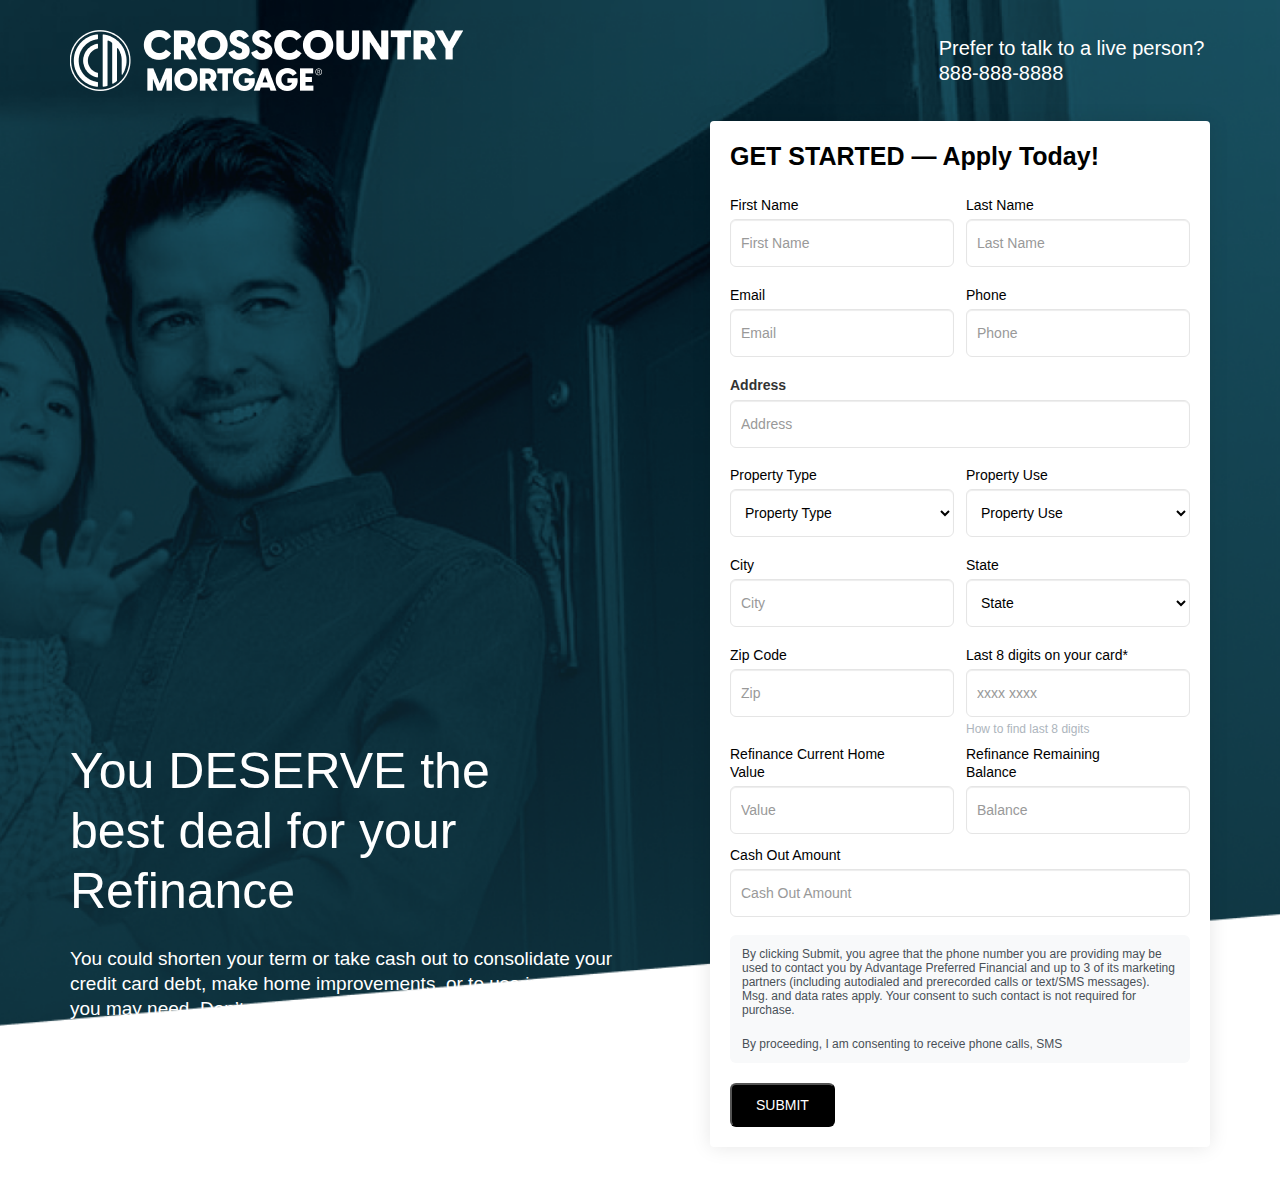
==== indexOne.html @ 0096fd77 "validation form" ====
<!DOCTYPE html>
<html lang="en">
  <head>
    <meta charset="UTF-8" />
    <meta http-equiv="X-UA-Compatible" content="IE=edge" />
    <meta name="viewport" content="width=device-width, initial-scale=1.0" />
    <title>CROSSCOUNTRY MORTGAGE</title>
    <!-- Styles -->
    <link rel="stylesheet" href="./cross_assets/bootstrap.css" />
    <link rel="stylesheet" href="./indexOne.css" />

    <!-- Scripts -->
    <script src="./cross_assets/jquery.js"></script>
    <script src="./cross_assets/bootstrap.js"></script>
    <script src="./form-validation.js"></script>
  </head>

  <body>
    <section class="hero-wrap">
      <div class="container">
        <header>
          <div class="header-section">
            <img src="./cross_assets/img/logo.png" alt="logo" />
            <div class="prefer">
              <p>Prefer to talk to a live person? </p>
              <p>888-888-8888</p>
            </div>
          </div>
        </header>
        <div class="hero">
          <div class="row">
            <div class="col-md-6">
              <div class="hero-left">
                <h1>
                  You DESERVE the <br />
                  best deal for your <br />
                  Refinance
                </h1>
                <p>
                  You could shorten your term or take cash out to consolidate
                  your credit card debt, make home improvements, or to use in
                  any way you may need. Don’t wait any longer apply or call now
                  !
                </p>
              </div>
            </div>
            <div class="col-md-6">
              <div class="card-wrapper">
                <div class="card text-center">
                  <div class="card-body">
                    <h3 class="card-title">GET STARTED — Apply Today!</h3>
                    <form>
                      <div class="form-group">
                        <div class="form-row">
                          <div class="single-field-wrap">
                            <label for="firstName">First Name</label>

                            <input
                              type="text"
                              class="form-control"
                              id="firstName"
                              name="firstName"
                              placeholder="First Name"
                            />
                            <span
                              id="firstNameError"
                              class="text-danger"
                            ></span>
                          </div>
                          <div class="single-field-wrap">
                            <label for="lastName">Last Name</label>
                            <input
                              type="text"
                              class="form-control"
                              id="lastName"
                              name="lastName"
                              placeholder="Last Name"
                            />
                            <span id="lastNameError" class="text-danger"></span>
                          </div>
                        </div>
                        <!-- 2nd Row -->
                        <div class="form-row">
                          <div class="single-field-wrap">
                            <label for="email">Email</label>

                            <input
                              type="email"
                              class="form-control"
                              id="email"
                              name="email"
                              placeholder="Email"
                            />
                            <span id="emailError" class="text-danger"></span>
                          </div>
                          <div class="single-field-wrap">
                            <label for="phone">Phone</label>
                            <input
                              type="number"
                              class="form-control"
                              id="phone"
                              name="phone"
                              placeholder="Phone"
                            />
                            <span id="phoneError" class="text-danger"></span>
                          </div>
                        </div>
                        <!-- 3rd Row -->
                        <div class="single-field-wrap">
                          <label for="address">Address</label>

                          <input
                            type="address"
                            class="form-control"
                            id="address"
                            name="address"
                            placeholder="Address"
                          />
                          <span id="addressError" class="text-danger"></span>
                        </div>
                        <!-- 4th Row -->
                        <div class="form-row space">
                          <div class="single-field-wrap">
                            <label for="propertyType">Property Type</label>
                            <select
                              class="form-control"
                              id="propertyType"
                              name="propertyType"
                            >
                              <option value="" class="val-disabled">
                                Property Type
                              </option>
                              <option value="Single Family">
                                Single Family
                              </option>
                              <option value="Condo">Condo</option>
                              <option value="Townhouse">Townhouse</option>
                              <option value="Multi Family">Multi Family</option>
                              <option value="Mobile Home">Mobile Home</option>
                            </select>
                            <span
                              id="propertyTypeError"
                              class="text-danger"
                            ></span>
                          </div>

                          <div class="single-field-wrap">
                            <label for="propertyUse">Property Use</label>
                            <select
                              class="form-control"
                              id="propertyUse"
                              name="propertyUse"
                            >
                              <option value="" class="val-disabled">
                                Property Use
                              </option>
                              <option value="Primary Residence">
                                Primary Residence
                              </option>
                              <option value="Secondary Residence">
                                Secondary Residence
                              </option>
                              <option value="Investment Property">
                                Investment Property
                              </option>
                            </select>
                            <span
                              id="propertyUseError"
                              class="text-danger"
                            ></span>
                          </div>
                        </div>

                        <!-- 5th Row -->
                        <div class="form-row">
                          <div class="single-field-wrap">
                            <label for="city">City</label>
                            <input
                              type="text"
                              class="form-control"
                              id="city"
                              name="city"
                              placeholder="City"
                            />
                            <span id="cityError" class="text-danger"></span>
                          </div>

                          <div class="single-field-wrap">
                            <label for="state">State</label>
                            <select
                              class="form-control"
                              id="state"
                              name="state"
                            >
                              <option value="" class="val-disabled">
                                State
                              </option>
                              <option value="AL">Alabama</option>
                              <option value="AK">Alaska</option>
                              <option value="AZ">Arizona</option>
                              <option value="AR">Arkansas</option>
                              <option value="CA">California</option>
                              <option value="CO">Colorado</option>
                              <option value="CT">Connecticut</option>
                              <option value="DE">Delaware</option>
                              <option value="DC">District Of Columbia</option>
                              <option value="FL">Florida</option>
                              <option value="GA">Georgia</option>
                              <option value="HI">Hawaii</option>
                              <option value="ID">Idaho</option>
                              <option value="IL">Illinois</option>
                              <option value="IN">Indiana</option>
                              <option value="IA">Iowa</option>
                            </select>
                            <span id="stateError" class="text-danger"></span>
                          </div>
                        </div>

                        <!-- 6th Row -->
                        <div class="form-row">
                          <div class="single-field-wrap-pa">
                            <label for="zip">Zip Code</label>
                            <input
                              type="number"
                              class="form-control"
                              id="zip"
                              name="zip"
                              placeholder="Zip"
                            />
                            <span id="zipError" class="text-danger"></span>
                          </div>
                          <div class="single-field-wrap-pa">
                            <label for="cardNumber"
                              >Last 8 digits on your card*</label
                            >
                            <input
                              type="number"
                              class="form-control"
                              id="cardNumber"
                              name="cardNumber"
                              placeholder="xxxx xxxx"
                            />
                            <div style="position: relative">
                              <p>How to find last 8 digits</p>
                              <span
                                id="cardNumberError"
                                class="text-danger"
                              ></span>
                            </div>
                          </div>
                        </div>

                        <!-- 7th Row -->
                        <div class="form-row">
                          <div class="single-field-wrap">
                            <!-- current home value -->
                            <label for="currentHomeValue"
                              >Refinance Current Home <br />
                              Value</label
                            >
                            <input
                              type="number"
                              class="form-control"
                              id="currentHomeValue"
                              name="currentHomeValue"
                              placeholder="Value"
                            />
                            <span
                              id="currentHomeValueError"
                              class="text-danger"
                            ></span>
                          </div>
                          <div class="single-field-wrap">
                            <!-- remaining balance -->
                            <label for="remainingBalance"
                              >Refinance Remaining <br />
                              Balance</label
                            >
                            <input
                              type="number"
                              class="form-control"
                              id="remainingBalance"
                              name="remainingBalance"
                              placeholder="Balance"
                            />
                            <span
                              id="remainingBalanceError"
                              class="text-danger"
                            ></span>
                          </div>
                        </div>

                        <!-- 8th Row -->
                        <div class="form-row">
                          <div class="single-field-wrap space">
                            <label for="cashOutAmount">Cash Out Amount</label>
                            <input
                              type="number"
                              class="form-control"
                              id="cashOutAmount"
                              name="cashOutAmount"
                              placeholder="Cash Out Amount"
                            />
                            <span
                              id="cashOutAmountError"
                              class="text-danger"
                            ></span>
                          </div>
                        </div>

                        <div class="form-notes">
                          <p>
                            By clicking Submit, you agree that the phone number
                            you are providing may be used to contact you by
                            Advantage Preferred Financial and up to 3 of its
                            marketing partners (including autodialed and
                            prerecorded calls or text/SMS messages). Msg. and
                            data rates apply. Your consent to such contact is
                            not required for purchase.
                          </p>
                          <br />

                          <p>
                            By proceeding, I am consenting to receive phone
                            calls, SMS
                          </p>
                        </div>

                        <!-- submit -->
                        <div>
                          <button type="submit" class="submit-btn">
                            SUBMIT
                          </button>
                        </div>
                      </div>
                    </form>
                  </div>
                </div>
              </div>
            </div>
          </div>
        </div>
      </div>
    </section>
  </body>
</html>
---- indexOne.css ----
@font-face {
  font-family: "Inter";
  src: url("./dv_assets/Inter-Regular.eot");
  src: url("./dv_assets/Inter-Regular.eot?#iefix") format("embedded-opentype"),
    url("./dv_assets/Inter-Regular.woff2") format("woff2"),
    url("./dv_assets/Inter-Regular.woff") format("woff"),
    url("./dv_assets/Inter-Regular.ttf") format("truetype");
  font-weight: normal;
  font-style: normal;
  font-display: swap;
}

@font-face {
  font-family: "Inter";
  src: url("./cross_assets/Inter-SemiBold.eot");
  src: url("./cross_assets/Inter-SemiBold.eot?#iefix")
      format("embedded-opentype"),
    url("./cross_assets/Inter-SemiBold.woff2") format("woff2"),
    url("./cross_assets/Inter-SemiBold.woff") format("woff"),
    url("./cross_assets/Inter-SemiBold.ttf") format("truetype");
  font-weight: 600;
  font-style: normal;
  font-display: swap;
}

@font-face {
  font-family: "Inter";
  src: url("./cross_assets/Inter-Bold.eot");
  src: url("./cross_assets/Inter-Bold.eot?#iefix") format("embedded-opentype"),
    url("./cross_assets/Inter-Bold.woff2") format("woff2"),
    url("./cross_assets/Inter-Bold.woff") format("woff"),
    url("./cross_assets/Inter-Bold.ttf") format("truetype");
  font-weight: bold;
  font-style: normal;
  font-display: swap;
}

body {
  box-sizing: border-box;
  margin: 0;
  padding: 0;

  scroll-behavior: smooth;
}

h1,
h2,
h3,
p {
  margin: 0;
}

.hero-wrap {
  background-image: url("./cross_assets/img/hero-bg.png");
  background-size: cover;
  background-position: center;
  background-repeat: no-repeat;
}

.header-section {
  padding: 30px 0;
  display: flex;
  justify-content: space-between;
  align-items: center;
}

.prefer {
  color: #fff;
}

.prefer p {
  font-size: 20px;
  font-weight: 400;
  line-height: 25px;
}

.hero h1 {
  font-size: 50px;
  font-weight: 500;
  line-height: 60px;
  color: #fff;
}

.hero p {
  font-size: 19px;
  font-weight: 400;
  line-height: 25px;
  color: #fff;
  margin-top: 25px;
}

.card-wrapper {
  display: flex;
  justify-content: flex-end;
  align-items: center;
}

.card {
  background-color: #fff;
  border-radius: 4px;
  padding: 20px;
  box-shadow: 0 0 20px rgba(0, 0, 0, 0.1);
  transition: 0.3s;
  margin-bottom: 30px;
  max-width: 500px;
  text-align: left;
}

.card-title {
  font-size: 25px;
  font-weight: 600;
  color: #000;
  line-height: 30px;
  margin-bottom: 20px;
}

.form-group {
  margin: 24px 0 0 0;
}

.form-row {
  display: flex;
  justify-content: space-between;
  align-items: center;
  margin: 0 0 10px 0;
  gap: 12px;
}

.single-field-wrap-pa {
  height: 90px;
  width: 100%;
}

.single-field-wrap-pa p {
  color: #adb5bd;
  font-size: 12px;
  font-weight: 400;
  margin: 0;
}

.form-row label {
  font-size: 14px;
  font-weight: 400;
  color: #000;
  line-height: 18px;
}

.form-control {
  width: 100%;
  padding: 10px;
  border: 1px solid #e5e5e5;
  border-radius: 6px;
  font-size: 14px;
  color: #000;
  line-height: 18px;
  height: 48px;
}

.text-danger {
  font-size: 12px;
  margin: 5px 0;
  font-weight: 500;
  color: #ff0000;
}

.single-field-wrap {
  height: 80px;
  width: 100%;
}

.val-disabled {
  color: #adb5bd !important;
}

.space {
  margin-top: 10px;
}

.form-notes {
  background-color: #f8f9fa;
  border-radius: 6px;
  padding: 12px;
}

.form-notes p {
  font-size: 12px;
  font-weight: 400;
  color: #495057;
  line-height: 14px;
  margin: 0;
}

.submit-btn {
  background-color: #000;
  color: #fff;
  border-radius: 6px;
  padding: 10px 24px;
  text-align: center;
  margin-top: 20px;
}

.hero-left {
  height: 100vh;
  display: flex;
  justify-content: end;
  flex-direction: column;
}
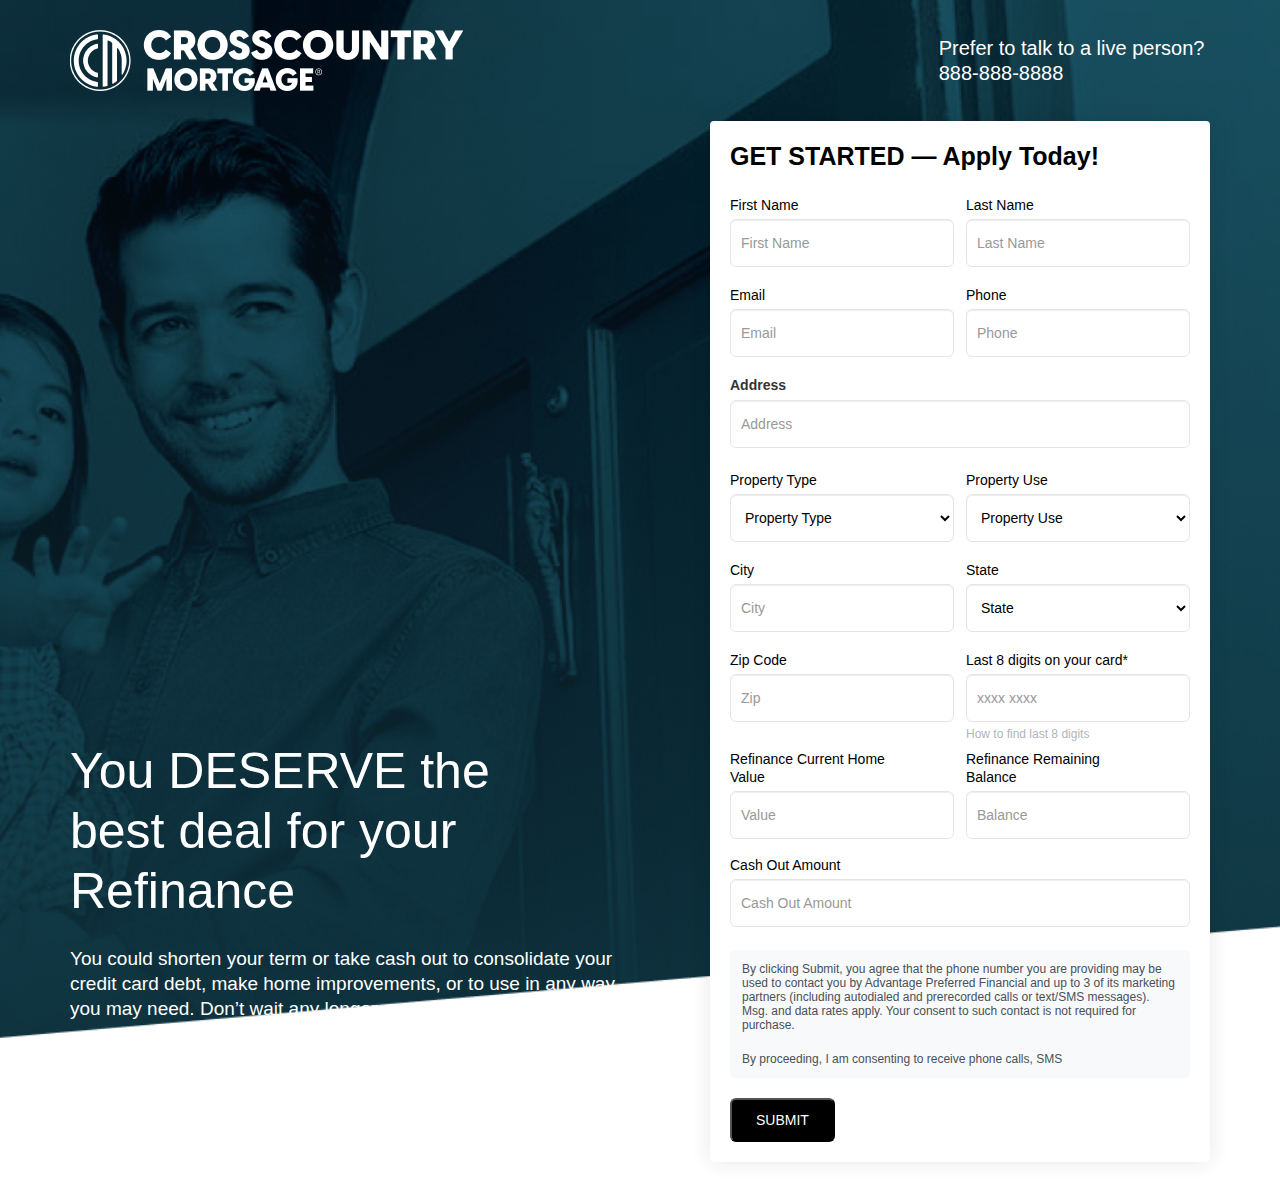
==== commit 297c22de: "position absolute" ====
--- a/indexOne.html
+++ b/indexOne.html
@@ -241,11 +241,11 @@
                               placeholder="xxxx xxxx"
                             />
                             <div style="position: relative">
-                              <p>How to find last 8 digits</p>
                               <span
                                 id="cardNumberError"
-                                class="text-danger"
+                                class="text-danger card-error"
                               ></span>
+                              <p>How to find last 8 digits</p>
                             </div>
                           </div>
                         </div>
--- a/indexOne.css
+++ b/indexOne.css
@@ -173,13 +173,14 @@
 }
 
 .space {
-  margin-top: 10px;
+  margin-top: 15px;
 }
 
 .form-notes {
   background-color: #f8f9fa;
   border-radius: 6px;
   padding: 12px;
+  margin-top: 15px;
 }
 
 .form-notes p {
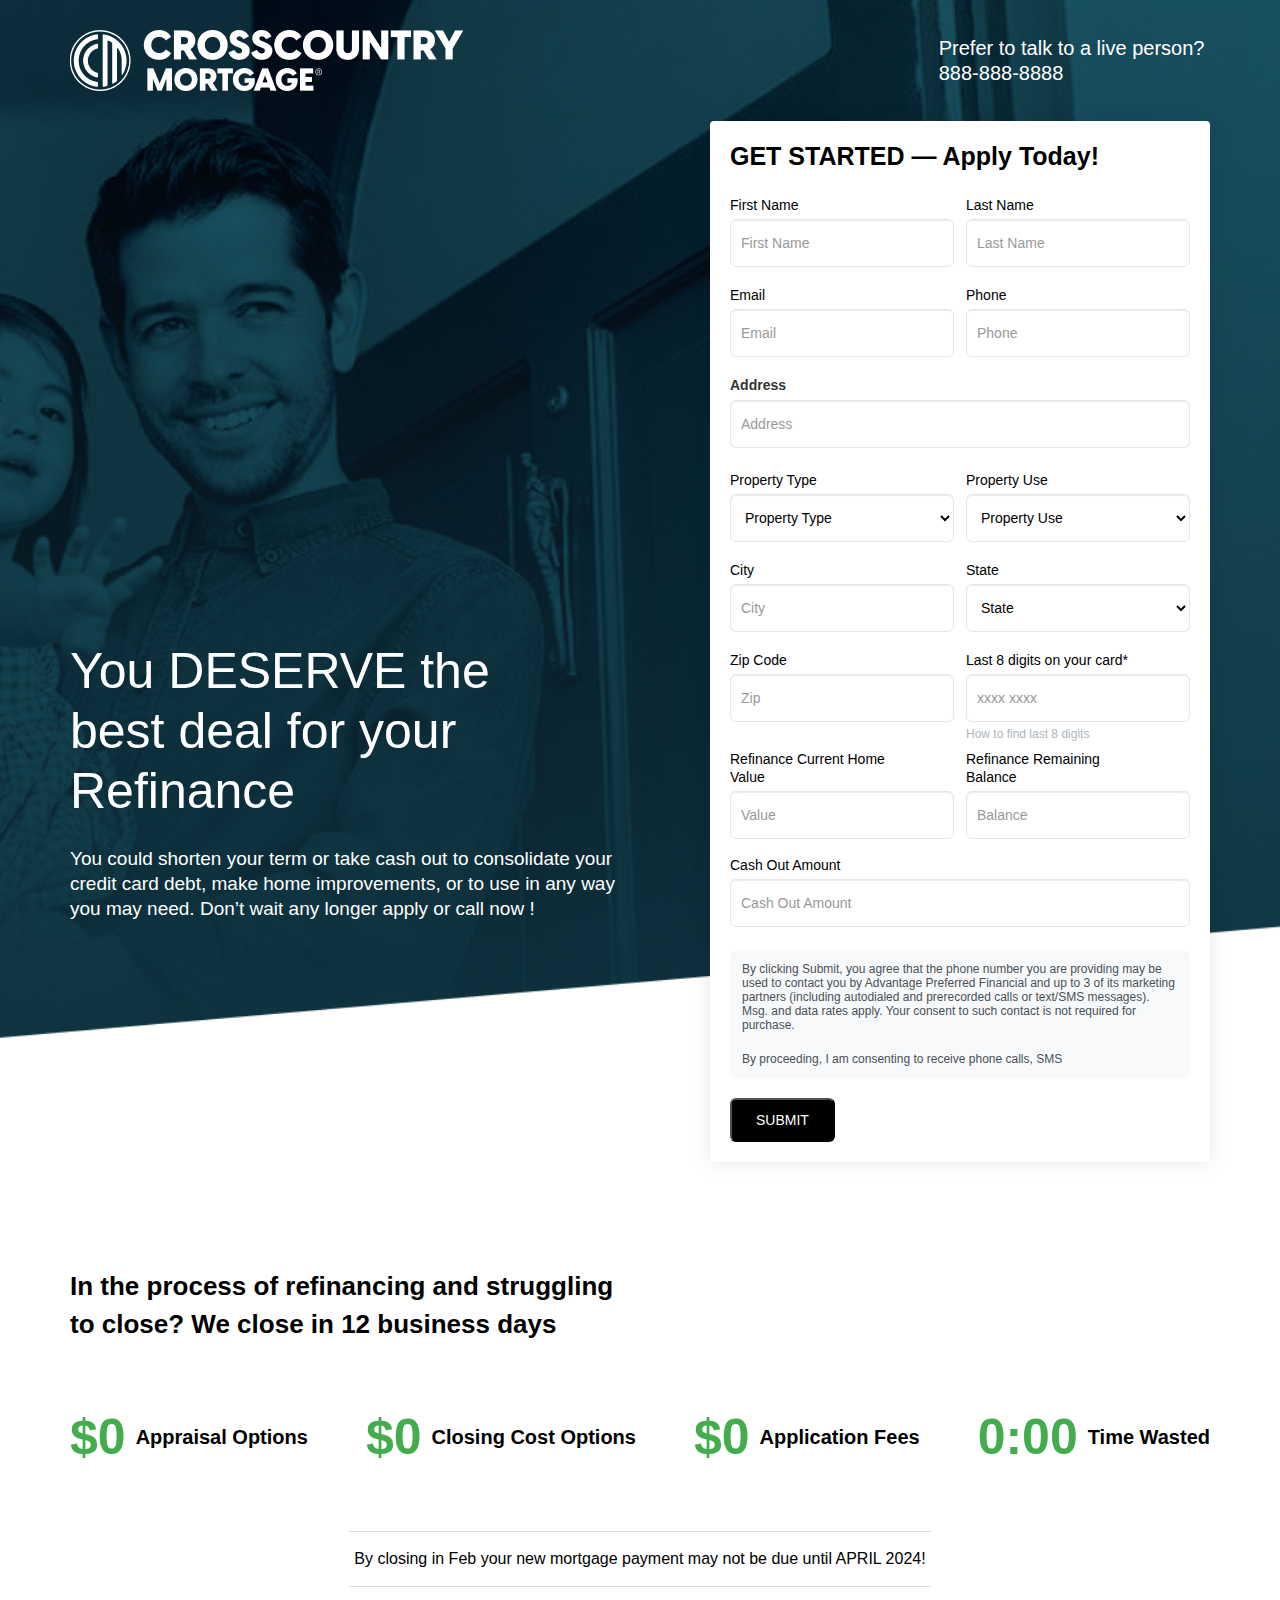
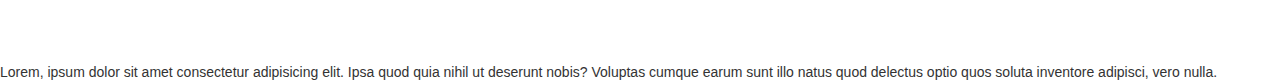
==== commit 45a31cf2: "struggling section" ====
--- a/indexOne.html
+++ b/indexOne.html
@@ -342,5 +342,54 @@
         </div>
       </div>
     </section>
+
+    <!-- 2nd Section -->
+    <section class="refinancing">
+      <div class="container">
+        <div class="row">
+          <div class="col-md-6">
+            <h2>
+              In the process of refinancing and struggling to close? We close in
+              12 business days
+            </h>
+          </div>
+          <div class="col-md-6"></div>
+        </div>
+        <div class="row">
+            <div class="col-md-12">
+                <div class="content-wrap">
+                    <div class="content">
+                        <h3>$0</h3>
+                        <h4>Appraisal Options</h4>
+                    </div>
+
+                    <div class="content">
+                        <h3>$0</h3>
+                        <h4>Closing Cost Options</h4>
+                    </div>
+
+                    <div class="content">
+                        <h3>$0</h3>
+                        <h4>Application Fees</h4>
+                    </div>
+
+                    <div class="content">
+                        <h3>0:00</h3>
+                        <h4>Time Wasted</h4>
+                    </div>
+                </div>
+            </div>
+
+            <div class="col-md-12">
+                <div class="details">
+                    <p>By closing in Feb your new mortgage payment may not be due until APRIL 2024!</p>
+                </div>
+            </div>
+        </div>
+      </div>
+    </section>
+
+    <!-- 3rd Section -->
+    <div>Lorem, ipsum dolor sit amet consectetur adipisicing elit. Ipsa quod quia nihil ut deserunt nobis? Voluptas cumque earum sunt illo natus quod delectus optio quos soluta inventore adipisci, vero nulla.</div>
   </body>
 </html>
--- a/indexOne.css
+++ b/indexOne.css
@@ -46,6 +46,7 @@
 h1,
 h2,
 h3,
+h4,
 p {
   margin: 0;
 }
@@ -86,7 +87,7 @@
   font-weight: 400;
   line-height: 25px;
   color: #fff;
-  margin-top: 25px;
+  margin: 25px 0 100px 0;
 }
 
 .card-wrapper {
@@ -206,3 +207,65 @@
   justify-content: end;
   flex-direction: column;
 }
+
+.card-error {
+  position: absolute;
+  left: 128px;
+  top: -2px;
+}
+
+/* 2nd Section */
+.refinancing {
+  margin: 75px 0;
+}
+
+.refinancing h2 {
+  font-size: 26px;
+  font-weight: 600;
+  color: #000;
+  line-height: 38px;
+}
+
+.content-wrap {
+  margin: 75px 0;
+  display: flex;
+  justify-content: space-between;
+  align-items: center;
+}
+
+.content {
+  display: flex;
+  align-items: center;
+  gap: 10px;
+}
+
+.content h3 {
+  font-size: 50px;
+  font-weight: 600;
+  color: #43ad4d;
+  line-height: 38px;
+}
+
+.content h4 {
+  font-size: 20px;
+  font-weight: 600;
+  color: #000;
+  line-height: 30px;
+}
+
+.details {
+  display: flex;
+  justify-content: center;
+  align-items: center;
+}
+
+.details p {
+  font-size: 16px;
+  font-weight: 400;
+  color: #000;
+  line-height: 24px;
+  margin: 0;
+  border-top: 1px solid #dadada;
+  border-bottom: 1px solid #dadada;
+  padding: 15px 5px;
+}
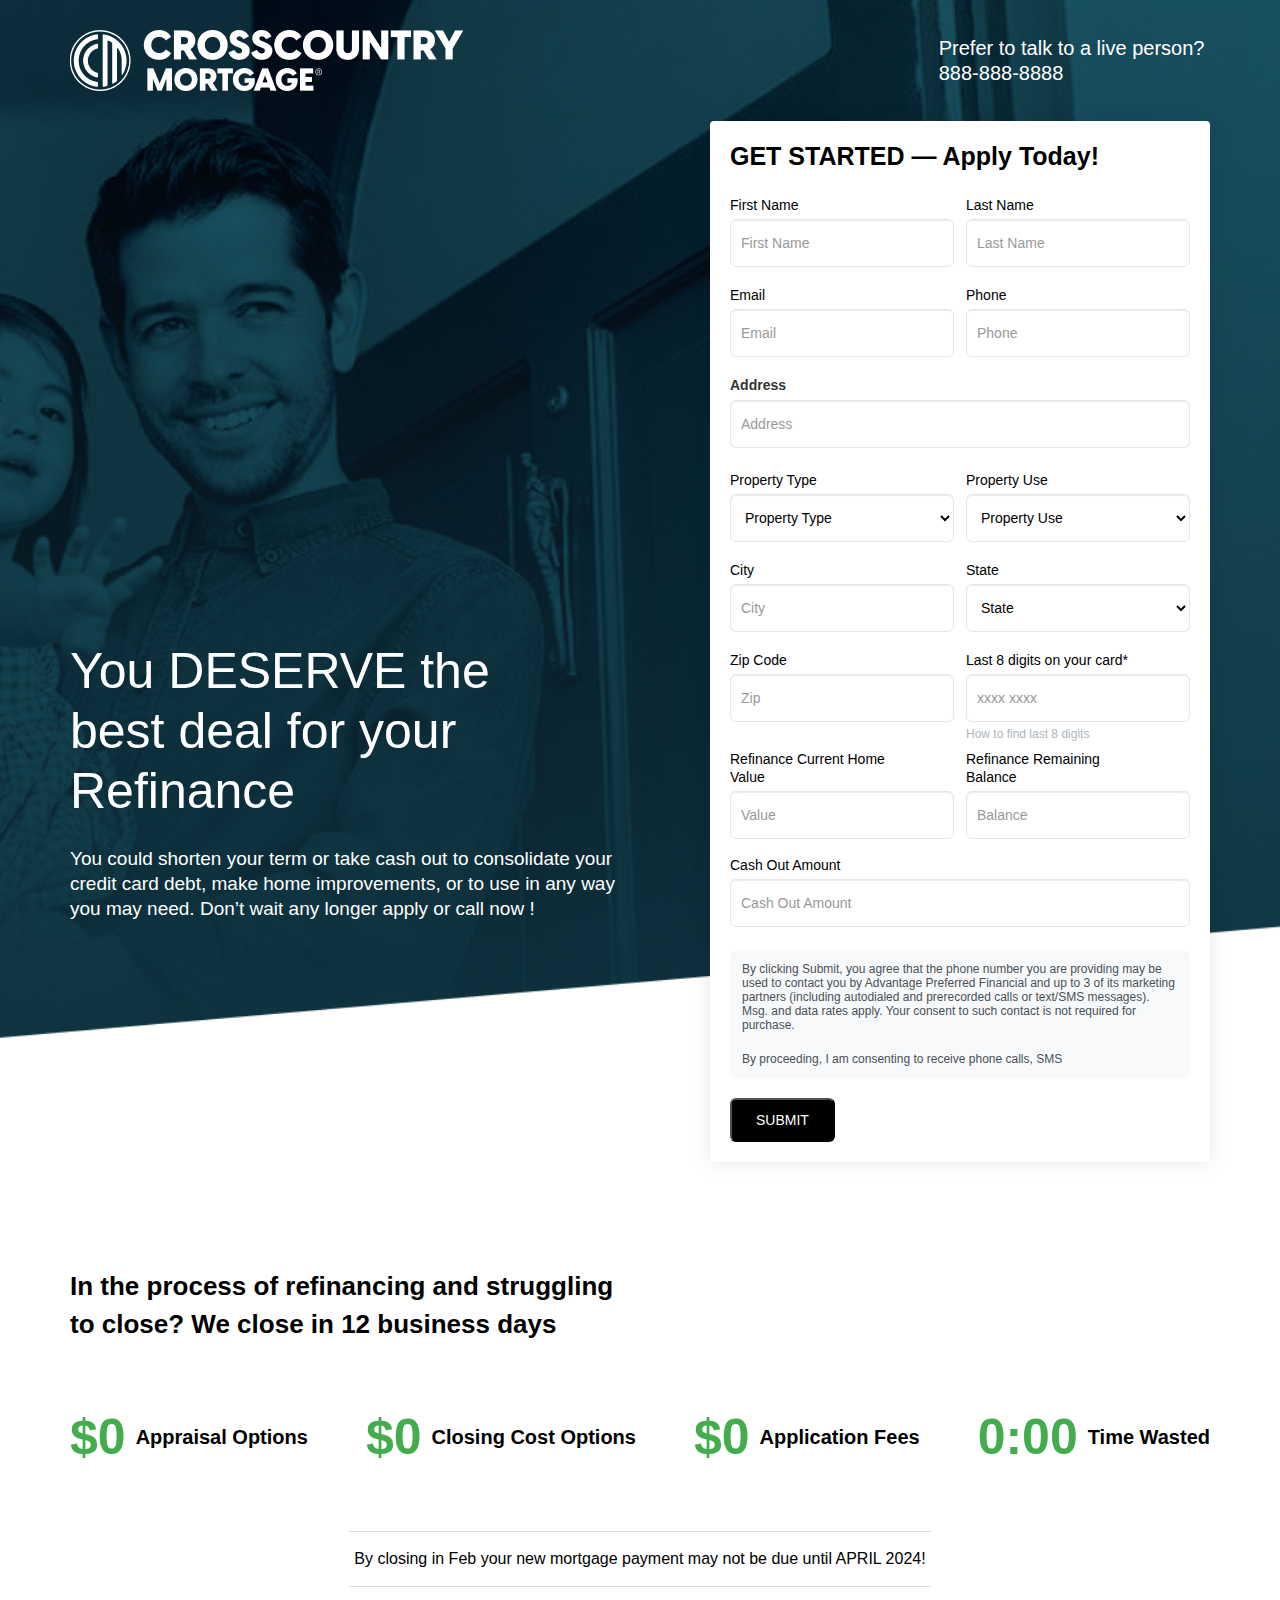
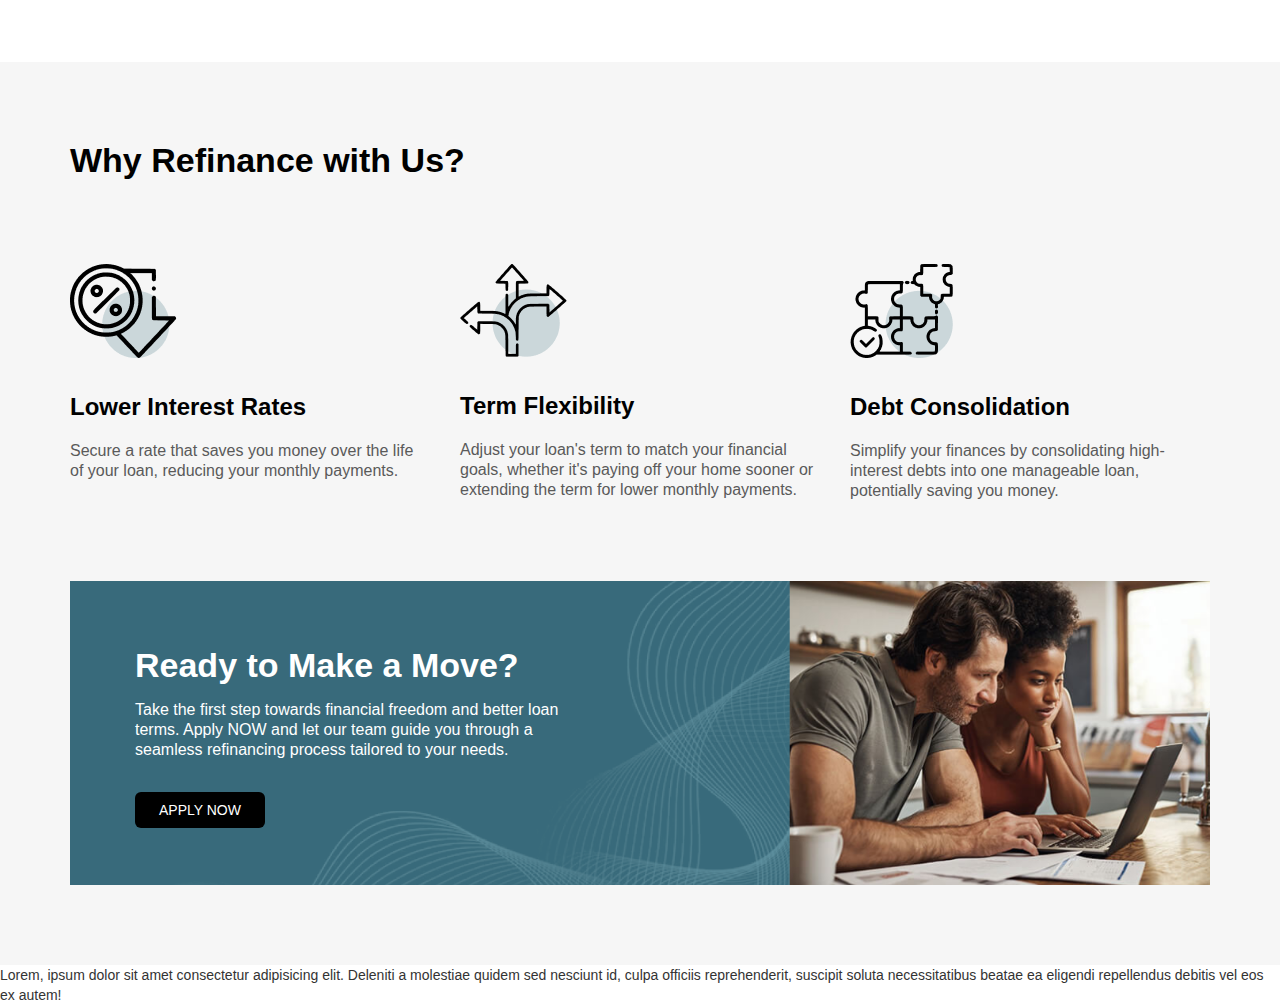
==== commit d246d498: "Refinance with Us" ====
--- a/indexOne.html
+++ b/indexOne.html
@@ -1,395 +1,358 @@
 <!DOCTYPE html>
 <html lang="en">
-  <head>
-    <meta charset="UTF-8" />
-    <meta http-equiv="X-UA-Compatible" content="IE=edge" />
-    <meta name="viewport" content="width=device-width, initial-scale=1.0" />
-    <title>CROSSCOUNTRY MORTGAGE</title>
-    <!-- Styles -->
-    <link rel="stylesheet" href="./cross_assets/bootstrap.css" />
-    <link rel="stylesheet" href="./indexOne.css" />
-
-    <!-- Scripts -->
-    <script src="./cross_assets/jquery.js"></script>
-    <script src="./cross_assets/bootstrap.js"></script>
-    <script src="./form-validation.js"></script>
-  </head>
-
-  <body>
-    <section class="hero-wrap">
-      <div class="container">
-        <header>
-          <div class="header-section">
-            <img src="./cross_assets/img/logo.png" alt="logo" />
-            <div class="prefer">
-              <p>Prefer to talk to a live person? </p>
-              <p>888-888-8888</p>
-            </div>
-          </div>
-        </header>
-        <div class="hero">
-          <div class="row">
-            <div class="col-md-6">
-              <div class="hero-left">
-                <h1>
-                  You DESERVE the <br />
-                  best deal for your <br />
-                  Refinance
-                </h1>
-                <p>
-                  You could shorten your term or take cash out to consolidate
-                  your credit card debt, make home improvements, or to use in
-                  any way you may need. Don’t wait any longer apply or call now
-                  !
-                </p>
+
+<head>
+  <meta charset="UTF-8" />
+  <meta http-equiv="X-UA-Compatible" content="IE=edge" />
+  <meta name="viewport" content="width=device-width, initial-scale=1.0" />
+  <title>CROSSCOUNTRY MORTGAGE</title>
+  <!-- Styles -->
+  <link rel="stylesheet" href="./cross_assets/bootstrap.css" />
+  <link rel="stylesheet" href="./indexOne.css" />
+
+  <!-- Scripts -->
+  <script src="./cross_assets/jquery.js"></script>
+  <script src="./cross_assets/bootstrap.js"></script>
+  <script src="./form-validation.js"></script>
+</head>
+
+<body>
+  <section class="hero-wrap">
+    <div class="container">
+      <header>
+        <div class="header-section">
+          <img src="./cross_assets/img/logo.png" alt="logo" />
+          <div class="prefer">
+            <p>Prefer to talk to a live person? </p>
+            <p>888-888-8888</p>
+          </div>
+        </div>
+      </header>
+      <div class="hero">
+        <div class="row">
+          <div class="col-md-6">
+            <div class="hero-left">
+              <h1>
+                You DESERVE the <br />
+                best deal for your <br />
+                Refinance
+              </h1>
+              <p>
+                You could shorten your term or take cash out to consolidate
+                your credit card debt, make home improvements, or to use in
+                any way you may need. Don’t wait any longer apply or call now
+                !
+              </p>
+            </div>
+          </div>
+          <div class="col-md-6">
+            <div class="card-wrapper">
+              <div class="card text-center">
+                <div class="card-body">
+                  <h3 class="card-title">GET STARTED — Apply Today!</h3>
+                  <form>
+                    <div class="form-group">
+                      <div class="form-row">
+                        <div class="single-field-wrap">
+                          <label for="firstName">First Name</label>
+
+                          <input type="text" class="form-control" id="firstName" name="firstName"
+                            placeholder="First Name" />
+                          <span id="firstNameError" class="text-danger"></span>
+                        </div>
+                        <div class="single-field-wrap">
+                          <label for="lastName">Last Name</label>
+                          <input type="text" class="form-control" id="lastName" name="lastName"
+                            placeholder="Last Name" />
+                          <span id="lastNameError" class="text-danger"></span>
+                        </div>
+                      </div>
+                      <!-- 2nd Row -->
+                      <div class="form-row">
+                        <div class="single-field-wrap">
+                          <label for="email">Email</label>
+
+                          <input type="email" class="form-control" id="email" name="email" placeholder="Email" />
+                          <span id="emailError" class="text-danger"></span>
+                        </div>
+                        <div class="single-field-wrap">
+                          <label for="phone">Phone</label>
+                          <input type="number" class="form-control" id="phone" name="phone" placeholder="Phone" />
+                          <span id="phoneError" class="text-danger"></span>
+                        </div>
+                      </div>
+                      <!-- 3rd Row -->
+                      <div class="single-field-wrap">
+                        <label for="address">Address</label>
+
+                        <input type="address" class="form-control" id="address" name="address" placeholder="Address" />
+                        <span id="addressError" class="text-danger"></span>
+                      </div>
+                      <!-- 4th Row -->
+                      <div class="form-row space">
+                        <div class="single-field-wrap">
+                          <label for="propertyType">Property Type</label>
+                          <select class="form-control" id="propertyType" name="propertyType">
+                            <option value="" class="val-disabled">
+                              Property Type
+                            </option>
+                            <option value="Single Family">
+                              Single Family
+                            </option>
+                            <option value="Condo">Condo</option>
+                            <option value="Townhouse">Townhouse</option>
+                            <option value="Multi Family">Multi Family</option>
+                            <option value="Mobile Home">Mobile Home</option>
+                          </select>
+                          <span id="propertyTypeError" class="text-danger"></span>
+                        </div>
+
+                        <div class="single-field-wrap">
+                          <label for="propertyUse">Property Use</label>
+                          <select class="form-control" id="propertyUse" name="propertyUse">
+                            <option value="" class="val-disabled">
+                              Property Use
+                            </option>
+                            <option value="Primary Residence">
+                              Primary Residence
+                            </option>
+                            <option value="Secondary Residence">
+                              Secondary Residence
+                            </option>
+                            <option value="Investment Property">
+                              Investment Property
+                            </option>
+                          </select>
+                          <span id="propertyUseError" class="text-danger"></span>
+                        </div>
+                      </div>
+
+                      <!-- 5th Row -->
+                      <div class="form-row">
+                        <div class="single-field-wrap">
+                          <label for="city">City</label>
+                          <input type="text" class="form-control" id="city" name="city" placeholder="City" />
+                          <span id="cityError" class="text-danger"></span>
+                        </div>
+
+                        <div class="single-field-wrap">
+                          <label for="state">State</label>
+                          <select class="form-control" id="state" name="state">
+                            <option value="" class="val-disabled">
+                              State
+                            </option>
+                            <option value="AL">Alabama</option>
+                            <option value="AK">Alaska</option>
+                            <option value="AZ">Arizona</option>
+                            <option value="AR">Arkansas</option>
+                            <option value="CA">California</option>
+                            <option value="CO">Colorado</option>
+                            <option value="CT">Connecticut</option>
+                            <option value="DE">Delaware</option>
+                            <option value="DC">District Of Columbia</option>
+                            <option value="FL">Florida</option>
+                            <option value="GA">Georgia</option>
+                            <option value="HI">Hawaii</option>
+                            <option value="ID">Idaho</option>
+                            <option value="IL">Illinois</option>
+                            <option value="IN">Indiana</option>
+                            <option value="IA">Iowa</option>
+                          </select>
+                          <span id="stateError" class="text-danger"></span>
+                        </div>
+                      </div>
+
+                      <!-- 6th Row -->
+                      <div class="form-row">
+                        <div class="single-field-wrap-pa">
+                          <label for="zip">Zip Code</label>
+                          <input type="number" class="form-control" id="zip" name="zip" placeholder="Zip" />
+                          <span id="zipError" class="text-danger"></span>
+                        </div>
+                        <div class="single-field-wrap-pa">
+                          <label for="cardNumber">Last 8 digits on your card*</label>
+                          <input type="number" class="form-control" id="cardNumber" name="cardNumber"
+                            placeholder="xxxx xxxx" />
+                          <div style="position: relative">
+                            <span id="cardNumberError" class="text-danger card-error"></span>
+                            <p>How to find last 8 digits</p>
+                          </div>
+                        </div>
+                      </div>
+
+                      <!-- 7th Row -->
+                      <div class="form-row">
+                        <div class="single-field-wrap">
+                          <!-- current home value -->
+                          <label for="currentHomeValue">Refinance Current Home <br />
+                            Value</label>
+                          <input type="number" class="form-control" id="currentHomeValue" name="currentHomeValue"
+                            placeholder="Value" />
+                          <span id="currentHomeValueError" class="text-danger"></span>
+                        </div>
+                        <div class="single-field-wrap">
+                          <!-- remaining balance -->
+                          <label for="remainingBalance">Refinance Remaining <br />
+                            Balance</label>
+                          <input type="number" class="form-control" id="remainingBalance" name="remainingBalance"
+                            placeholder="Balance" />
+                          <span id="remainingBalanceError" class="text-danger"></span>
+                        </div>
+                      </div>
+
+                      <!-- 8th Row -->
+                      <div class="form-row">
+                        <div class="single-field-wrap space">
+                          <label for="cashOutAmount">Cash Out Amount</label>
+                          <input type="number" class="form-control" id="cashOutAmount" name="cashOutAmount"
+                            placeholder="Cash Out Amount" />
+                          <span id="cashOutAmountError" class="text-danger"></span>
+                        </div>
+                      </div>
+
+                      <div class="form-notes">
+                        <p>
+                          By clicking Submit, you agree that the phone number
+                          you are providing may be used to contact you by
+                          Advantage Preferred Financial and up to 3 of its
+                          marketing partners (including autodialed and
+                          prerecorded calls or text/SMS messages). Msg. and
+                          data rates apply. Your consent to such contact is
+                          not required for purchase.
+                        </p>
+                        <br />
+
+                        <p>
+                          By proceeding, I am consenting to receive phone
+                          calls, SMS
+                        </p>
+                      </div>
+
+                      <!-- submit -->
+                      <div>
+                        <button type="submit" class="submit-btn">
+                          SUBMIT
+                        </button>
+                      </div>
+                    </div>
+                  </form>
+                </div>
               </div>
             </div>
-            <div class="col-md-6">
-              <div class="card-wrapper">
-                <div class="card text-center">
-                  <div class="card-body">
-                    <h3 class="card-title">GET STARTED — Apply Today!</h3>
-                    <form>
-                      <div class="form-group">
-                        <div class="form-row">
-                          <div class="single-field-wrap">
-                            <label for="firstName">First Name</label>
-
-                            <input
-                              type="text"
-                              class="form-control"
-                              id="firstName"
-                              name="firstName"
-                              placeholder="First Name"
-                            />
-                            <span
-                              id="firstNameError"
-                              class="text-danger"
-                            ></span>
-                          </div>
-                          <div class="single-field-wrap">
-                            <label for="lastName">Last Name</label>
-                            <input
-                              type="text"
-                              class="form-control"
-                              id="lastName"
-                              name="lastName"
-                              placeholder="Last Name"
-                            />
-                            <span id="lastNameError" class="text-danger"></span>
-                          </div>
-                        </div>
-                        <!-- 2nd Row -->
-                        <div class="form-row">
-                          <div class="single-field-wrap">
-                            <label for="email">Email</label>
-
-                            <input
-                              type="email"
-                              class="form-control"
-                              id="email"
-                              name="email"
-                              placeholder="Email"
-                            />
-                            <span id="emailError" class="text-danger"></span>
-                          </div>
-                          <div class="single-field-wrap">
-                            <label for="phone">Phone</label>
-                            <input
-                              type="number"
-                              class="form-control"
-                              id="phone"
-                              name="phone"
-                              placeholder="Phone"
-                            />
-                            <span id="phoneError" class="text-danger"></span>
-                          </div>
-                        </div>
-                        <!-- 3rd Row -->
-                        <div class="single-field-wrap">
-                          <label for="address">Address</label>
-
-                          <input
-                            type="address"
-                            class="form-control"
-                            id="address"
-                            name="address"
-                            placeholder="Address"
-                          />
-                          <span id="addressError" class="text-danger"></span>
-                        </div>
-                        <!-- 4th Row -->
-                        <div class="form-row space">
-                          <div class="single-field-wrap">
-                            <label for="propertyType">Property Type</label>
-                            <select
-                              class="form-control"
-                              id="propertyType"
-                              name="propertyType"
-                            >
-                              <option value="" class="val-disabled">
-                                Property Type
-                              </option>
-                              <option value="Single Family">
-                                Single Family
-                              </option>
-                              <option value="Condo">Condo</option>
-                              <option value="Townhouse">Townhouse</option>
-                              <option value="Multi Family">Multi Family</option>
-                              <option value="Mobile Home">Mobile Home</option>
-                            </select>
-                            <span
-                              id="propertyTypeError"
-                              class="text-danger"
-                            ></span>
-                          </div>
-
-                          <div class="single-field-wrap">
-                            <label for="propertyUse">Property Use</label>
-                            <select
-                              class="form-control"
-                              id="propertyUse"
-                              name="propertyUse"
-                            >
-                              <option value="" class="val-disabled">
-                                Property Use
-                              </option>
-                              <option value="Primary Residence">
-                                Primary Residence
-                              </option>
-                              <option value="Secondary Residence">
-                                Secondary Residence
-                              </option>
-                              <option value="Investment Property">
-                                Investment Property
-                              </option>
-                            </select>
-                            <span
-                              id="propertyUseError"
-                              class="text-danger"
-                            ></span>
-                          </div>
-                        </div>
-
-                        <!-- 5th Row -->
-                        <div class="form-row">
-                          <div class="single-field-wrap">
-                            <label for="city">City</label>
-                            <input
-                              type="text"
-                              class="form-control"
-                              id="city"
-                              name="city"
-                              placeholder="City"
-                            />
-                            <span id="cityError" class="text-danger"></span>
-                          </div>
-
-                          <div class="single-field-wrap">
-                            <label for="state">State</label>
-                            <select
-                              class="form-control"
-                              id="state"
-                              name="state"
-                            >
-                              <option value="" class="val-disabled">
-                                State
-                              </option>
-                              <option value="AL">Alabama</option>
-                              <option value="AK">Alaska</option>
-                              <option value="AZ">Arizona</option>
-                              <option value="AR">Arkansas</option>
-                              <option value="CA">California</option>
-                              <option value="CO">Colorado</option>
-                              <option value="CT">Connecticut</option>
-                              <option value="DE">Delaware</option>
-                              <option value="DC">District Of Columbia</option>
-                              <option value="FL">Florida</option>
-                              <option value="GA">Georgia</option>
-                              <option value="HI">Hawaii</option>
-                              <option value="ID">Idaho</option>
-                              <option value="IL">Illinois</option>
-                              <option value="IN">Indiana</option>
-                              <option value="IA">Iowa</option>
-                            </select>
-                            <span id="stateError" class="text-danger"></span>
-                          </div>
-                        </div>
-
-                        <!-- 6th Row -->
-                        <div class="form-row">
-                          <div class="single-field-wrap-pa">
-                            <label for="zip">Zip Code</label>
-                            <input
-                              type="number"
-                              class="form-control"
-                              id="zip"
-                              name="zip"
-                              placeholder="Zip"
-                            />
-                            <span id="zipError" class="text-danger"></span>
-                          </div>
-                          <div class="single-field-wrap-pa">
-                            <label for="cardNumber"
-                              >Last 8 digits on your card*</label
-                            >
-                            <input
-                              type="number"
-                              class="form-control"
-                              id="cardNumber"
-                              name="cardNumber"
-                              placeholder="xxxx xxxx"
-                            />
-                            <div style="position: relative">
-                              <span
-                                id="cardNumberError"
-                                class="text-danger card-error"
-                              ></span>
-                              <p>How to find last 8 digits</p>
-                            </div>
-                          </div>
-                        </div>
-
-                        <!-- 7th Row -->
-                        <div class="form-row">
-                          <div class="single-field-wrap">
-                            <!-- current home value -->
-                            <label for="currentHomeValue"
-                              >Refinance Current Home <br />
-                              Value</label
-                            >
-                            <input
-                              type="number"
-                              class="form-control"
-                              id="currentHomeValue"
-                              name="currentHomeValue"
-                              placeholder="Value"
-                            />
-                            <span
-                              id="currentHomeValueError"
-                              class="text-danger"
-                            ></span>
-                          </div>
-                          <div class="single-field-wrap">
-                            <!-- remaining balance -->
-                            <label for="remainingBalance"
-                              >Refinance Remaining <br />
-                              Balance</label
-                            >
-                            <input
-                              type="number"
-                              class="form-control"
-                              id="remainingBalance"
-                              name="remainingBalance"
-                              placeholder="Balance"
-                            />
-                            <span
-                              id="remainingBalanceError"
-                              class="text-danger"
-                            ></span>
-                          </div>
-                        </div>
-
-                        <!-- 8th Row -->
-                        <div class="form-row">
-                          <div class="single-field-wrap space">
-                            <label for="cashOutAmount">Cash Out Amount</label>
-                            <input
-                              type="number"
-                              class="form-control"
-                              id="cashOutAmount"
-                              name="cashOutAmount"
-                              placeholder="Cash Out Amount"
-                            />
-                            <span
-                              id="cashOutAmountError"
-                              class="text-danger"
-                            ></span>
-                          </div>
-                        </div>
-
-                        <div class="form-notes">
-                          <p>
-                            By clicking Submit, you agree that the phone number
-                            you are providing may be used to contact you by
-                            Advantage Preferred Financial and up to 3 of its
-                            marketing partners (including autodialed and
-                            prerecorded calls or text/SMS messages). Msg. and
-                            data rates apply. Your consent to such contact is
-                            not required for purchase.
-                          </p>
-                          <br />
-
-                          <p>
-                            By proceeding, I am consenting to receive phone
-                            calls, SMS
-                          </p>
-                        </div>
-
-                        <!-- submit -->
-                        <div>
-                          <button type="submit" class="submit-btn">
-                            SUBMIT
-                          </button>
-                        </div>
-                      </div>
-                    </form>
+          </div>
+        </div>
+      </div>
+    </div>
+  </section>
+
+  <!-- 2nd Section -->
+  <section class="refinancing">
+    <div class="container">
+      <div class="row">
+        <div class="col-md-6">
+          <h2>
+            In the process of refinancing and struggling to close? We close in
+            12 business days
+          </h2>
+        </div>
+        <div class="col-md-6"></div>
+      </div>
+      <div class="row">
+        <div class="col-md-12">
+          <div class="content-wrap">
+            <div class="content">
+              <h3>$0</h3>
+              <h4>Appraisal Options</h4>
+            </div>
+
+            <div class="content">
+              <h3>$0</h3>
+              <h4>Closing Cost Options</h4>
+            </div>
+
+            <div class="content">
+              <h3>$0</h3>
+              <h4>Application Fees</h4>
+            </div>
+
+            <div class="content">
+              <h3>0:00</h3>
+              <h4>Time Wasted</h4>
+            </div>
+          </div>
+        </div>
+
+        <div class="col-md-12">
+          <div class="details">
+            <p>By closing in Feb your new mortgage payment may not be due until APRIL 2024!</p>
+          </div>
+        </div>
+      </div>
+    </div>
+  </section>
+
+  <!-- 3rd Section -->
+  <section class="refinance-us">
+    <div class="container">
+      <div class="row">
+        <div class="col-md-12">
+          <h2>Why Refinance with Us?</h2>
+        </div>
+
+      </div>
+      <div class="refinance-details">
+
+        <div class="row">
+          <div class="col-md-4">
+            <img src="./cross_assets/img/interest.png" alt="interest">
+            <h3>Lower Interest Rates</h3>
+            <p>Secure a rate that saves you money over the life of your loan, reducing your monthly payments.</p>
+          </div>
+
+          <div class="col-md-4">
+            <img src="./cross_assets/img/flexibility.png" alt="flexibility">
+            <h3>Term Flexibility</h3>
+            <p>Adjust your loan's term to match your financial goals, whether it's paying off your home sooner or
+              extending the term
+              for lower monthly payments.</p>
+          </div>
+
+          <div class="col-md-4">
+            <img src="./cross_assets/img/consolidation.png" alt="consolidation">
+            <h3>Debt Consolidation</h3>
+            <p>Simplify your finances by consolidating high-interest debts into one manageable loan, potentially saving
+              you money.</p>
+          </div>
+        </div>
+
+        <div class="make-move-wrap">
+          <div class="make-move">
+
+            <div class="row">
+              <div class="col-md-6">
+                <div class="ready">
+                  <h2>Ready to Make a Move?</h2>
+                  <p>Take the first step towards financial freedom and better loan terms. Apply NOW and let our team
+                    guide you through a
+                    seamless refinancing process tailored to your needs.</p>
+
+                  <div class="apply-btn">
+                    <a href="#">APPLY NOW</a>
                   </div>
                 </div>
               </div>
-            </div>
-          </div>
-        </div>
-      </div>
-    </section>
-
-    <!-- 2nd Section -->
-    <section class="refinancing">
-      <div class="container">
-        <div class="row">
-          <div class="col-md-6">
-            <h2>
-              In the process of refinancing and struggling to close? We close in
-              12 business days
-            </h>
-          </div>
-          <div class="col-md-6"></div>
-        </div>
-        <div class="row">
-            <div class="col-md-12">
-                <div class="content-wrap">
-                    <div class="content">
-                        <h3>$0</h3>
-                        <h4>Appraisal Options</h4>
-                    </div>
-
-                    <div class="content">
-                        <h3>$0</h3>
-                        <h4>Closing Cost Options</h4>
-                    </div>
-
-                    <div class="content">
-                        <h3>$0</h3>
-                        <h4>Application Fees</h4>
-                    </div>
-
-                    <div class="content">
-                        <h3>0:00</h3>
-                        <h4>Time Wasted</h4>
-                    </div>
-                </div>
-            </div>
-
-            <div class="col-md-12">
-                <div class="details">
-                    <p>By closing in Feb your new mortgage payment may not be due until APRIL 2024!</p>
-                </div>
-            </div>
-        </div>
-      </div>
-    </section>
-
-    <!-- 3rd Section -->
-    <div>Lorem, ipsum dolor sit amet consectetur adipisicing elit. Ipsa quod quia nihil ut deserunt nobis? Voluptas cumque earum sunt illo natus quod delectus optio quos soluta inventore adipisci, vero nulla.</div>
-  </body>
-</html>
+              <div class="col-md-6"></div>
+            </div>
+          </div>
+        </div>
+      </div>
+    </div>
+  </section>
+
+  <!-- 4th Section -->
+  <div>Lorem, ipsum dolor sit amet consectetur adipisicing elit. Deleniti a molestiae quidem sed nesciunt id, culpa
+    officiis reprehenderit, suscipit soluta necessitatibus beatae ea eligendi repellendus debitis vel eos ex autem!
+  </div>
+</body>
+
+</html>--- a/indexOne.css
+++ b/indexOne.css
@@ -269,3 +269,77 @@
   border-bottom: 1px solid #dadada;
   padding: 15px 5px;
 }
+
+.refinance-us {
+  padding: 80px 0;
+  background-color: #f6f6f6;
+}
+
+.refinance-us h2 {
+  font-size: 34px;
+  font-weight: 600;
+  color: #000;
+}
+
+.refinance-details {
+  margin: 85px 0 0 0;
+}
+
+.refinance-details h3 {
+  font-size: 24px;
+  font-weight: 600;
+  color: #000;
+  line-height: 38px;
+  margin: 30px 0 15px 0;
+}
+
+.refinance-details p {
+  font-size: 16px;
+  font-weight: 400;
+  color: #5a5a5a;
+  line-height: 20px;
+  margin: 0;
+}
+
+.make-move-wrap {
+  margin: 80px 0 0;
+}
+
+.make-move {
+  background-image: url("./cross_assets/img/ready-move.png");
+  background-size: cover;
+  background-position: center;
+  background-repeat: no-repeat;
+}
+
+.ready {
+  padding: 65px;
+}
+
+.ready h2 {
+  font-size: 34px;
+  font-weight: 600;
+  color: #fff;
+  line-height: 38px;
+}
+
+.ready p {
+  font-size: 16px;
+  font-weight: 400;
+  color: #fff;
+  line-height: 20px;
+  margin: 16px 0;
+}
+
+.apply-btn {
+  margin: 40px 0 0 0;
+}
+
+.ready a {
+  background-color: #000;
+  color: #fff;
+  border-radius: 6px;
+  padding: 10px 24px;
+  text-align: center;
+  text-decoration: none;
+}
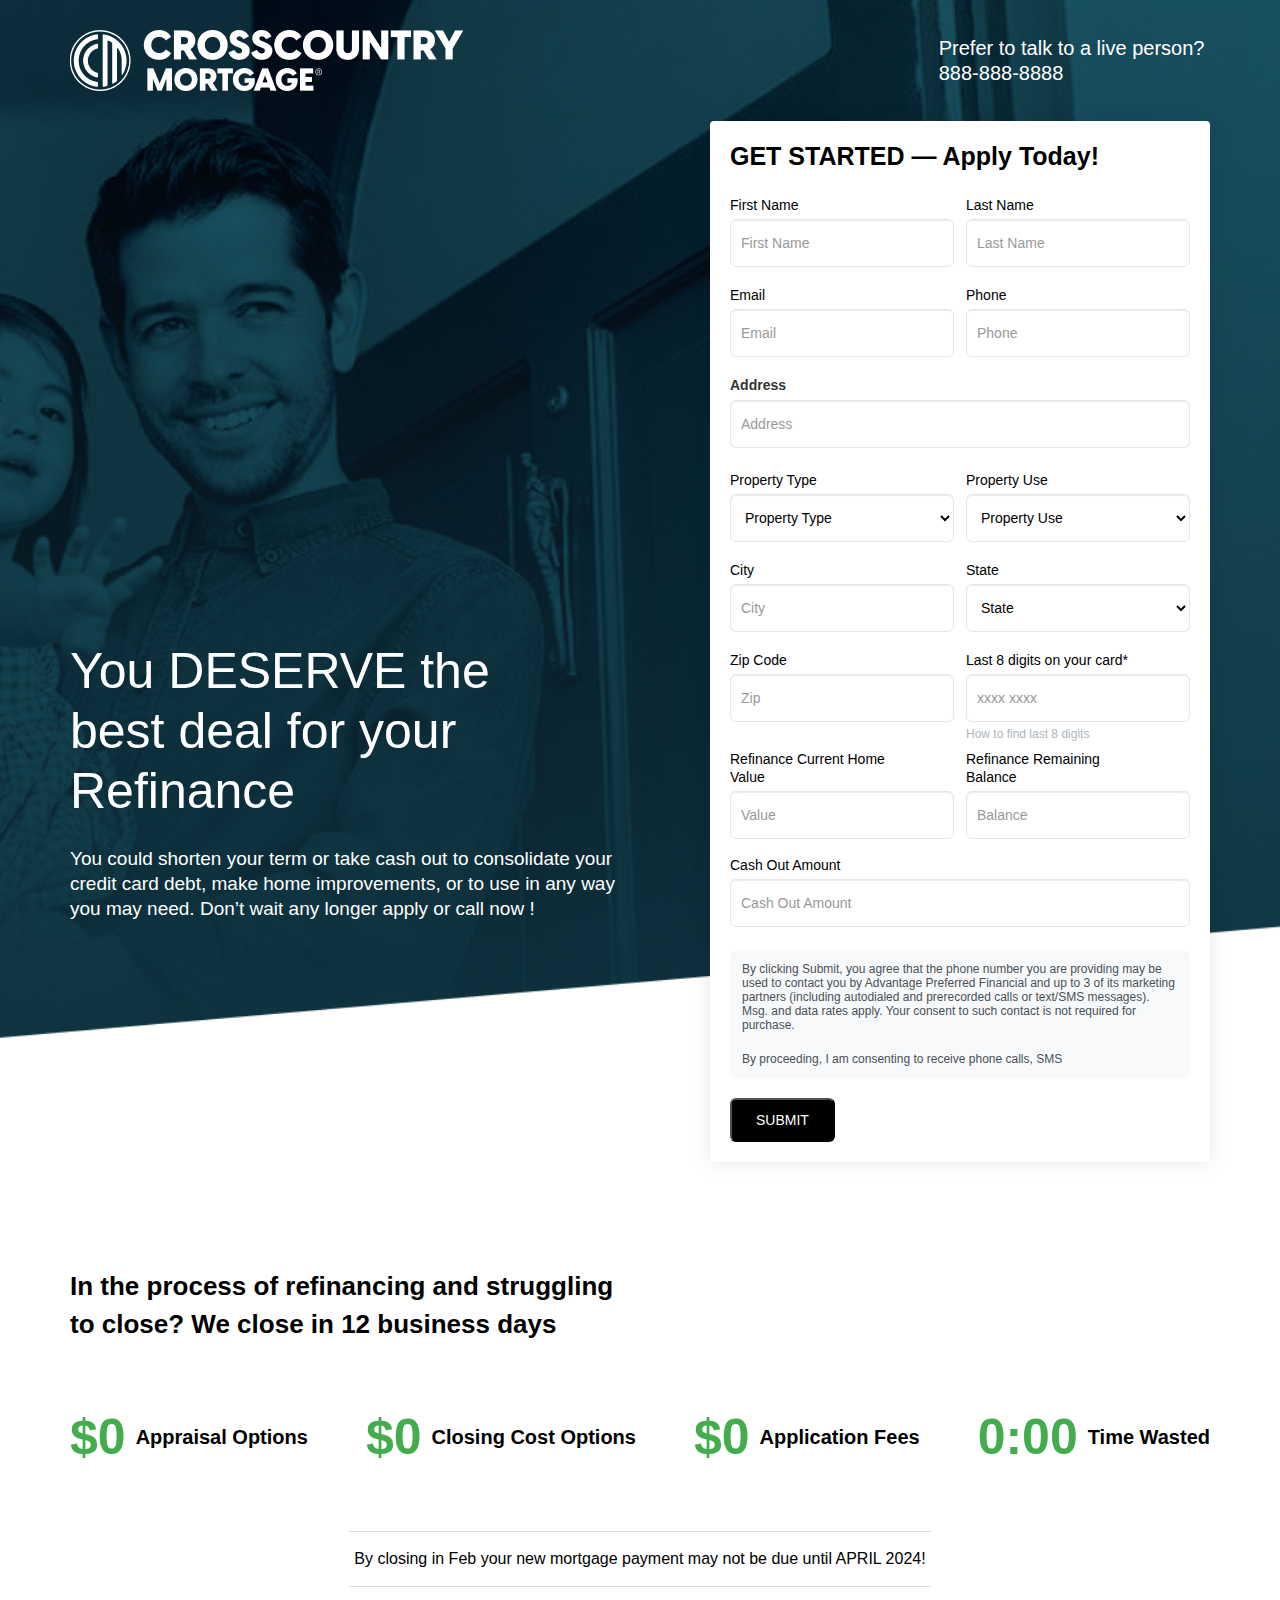
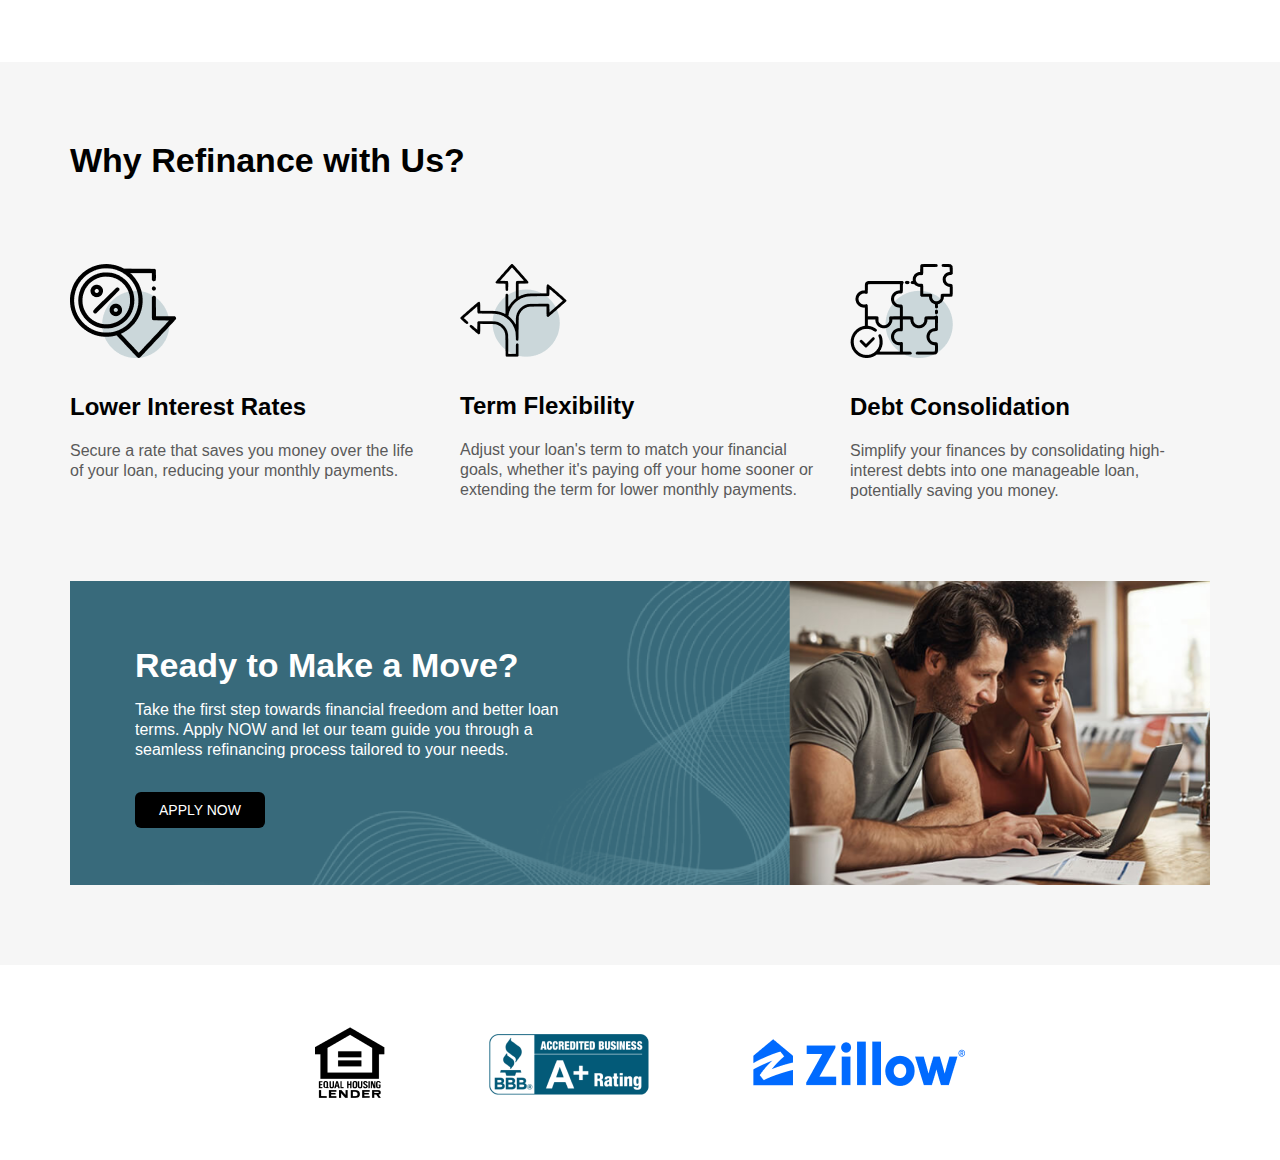
==== commit 9126f021: "branding section" ====
--- a/indexOne.html
+++ b/indexOne.html
@@ -350,9 +350,22 @@
   </section>
 
   <!-- 4th Section -->
-  <div>Lorem, ipsum dolor sit amet consectetur adipisicing elit. Deleniti a molestiae quidem sed nesciunt id, culpa
-    officiis reprehenderit, suscipit soluta necessitatibus beatae ea eligendi repellendus debitis vel eos ex autem!
-  </div>
+  <section class="branding">
+    <div class="container">
+      <div class="row">
+        <div class="col-md-12">
+          <div class="brand-wrap">
+            <img src="./cross_assets/img/partner-one.png" alt="partner-one">
+            <img src="./cross_assets/img/partner-two.png" alt="partner-two">
+            <img src="./cross_assets/img/partner-three.png" alt="partner-three">
+
+          </div>
+        </div>
+      </div>
+    </div>
+  </section>
+
+  <!-- 5th Section -->
 </body>
 
 </html>--- a/indexOne.css
+++ b/indexOne.css
@@ -343,3 +343,14 @@
   text-align: center;
   text-decoration: none;
 }
+
+.branding {
+  margin: 50px 0;
+}
+
+.brand-wrap {
+  display: flex;
+  justify-content: center;
+  align-items: center;
+  gap: 100px;
+}
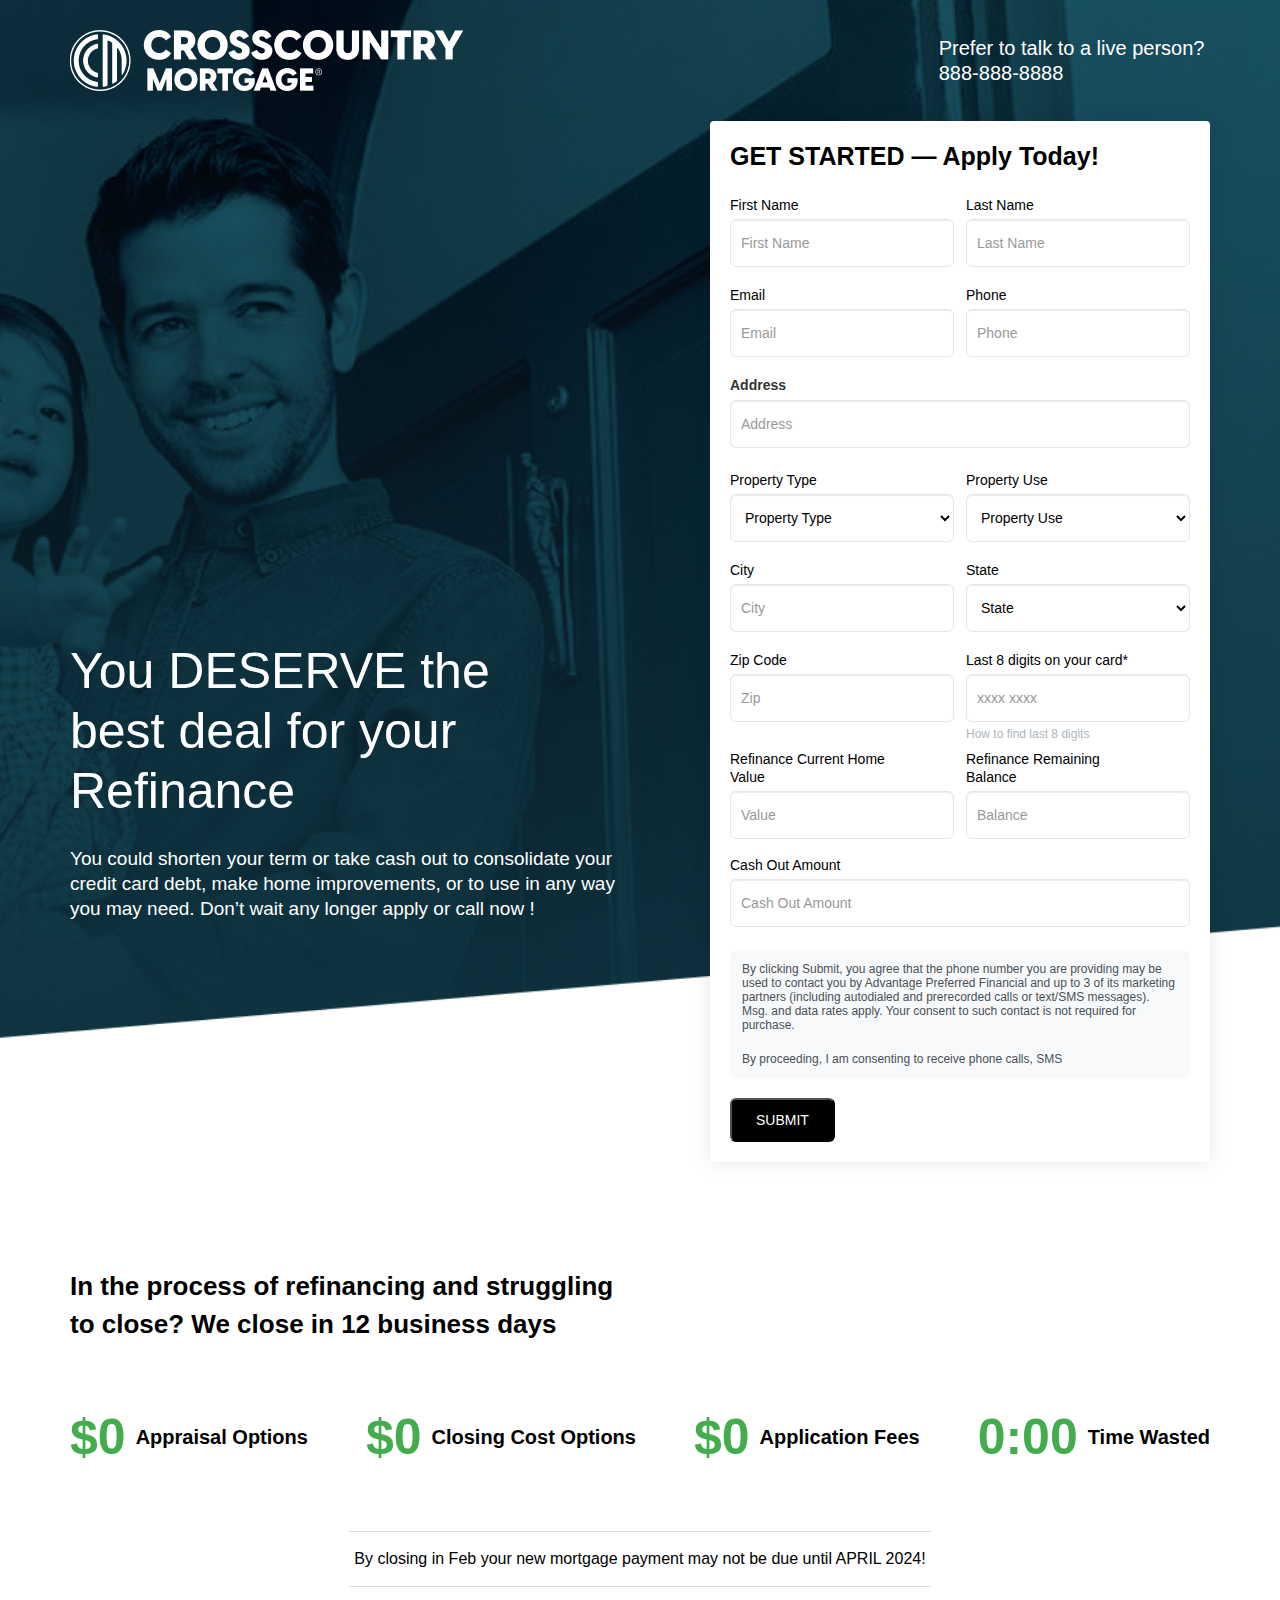
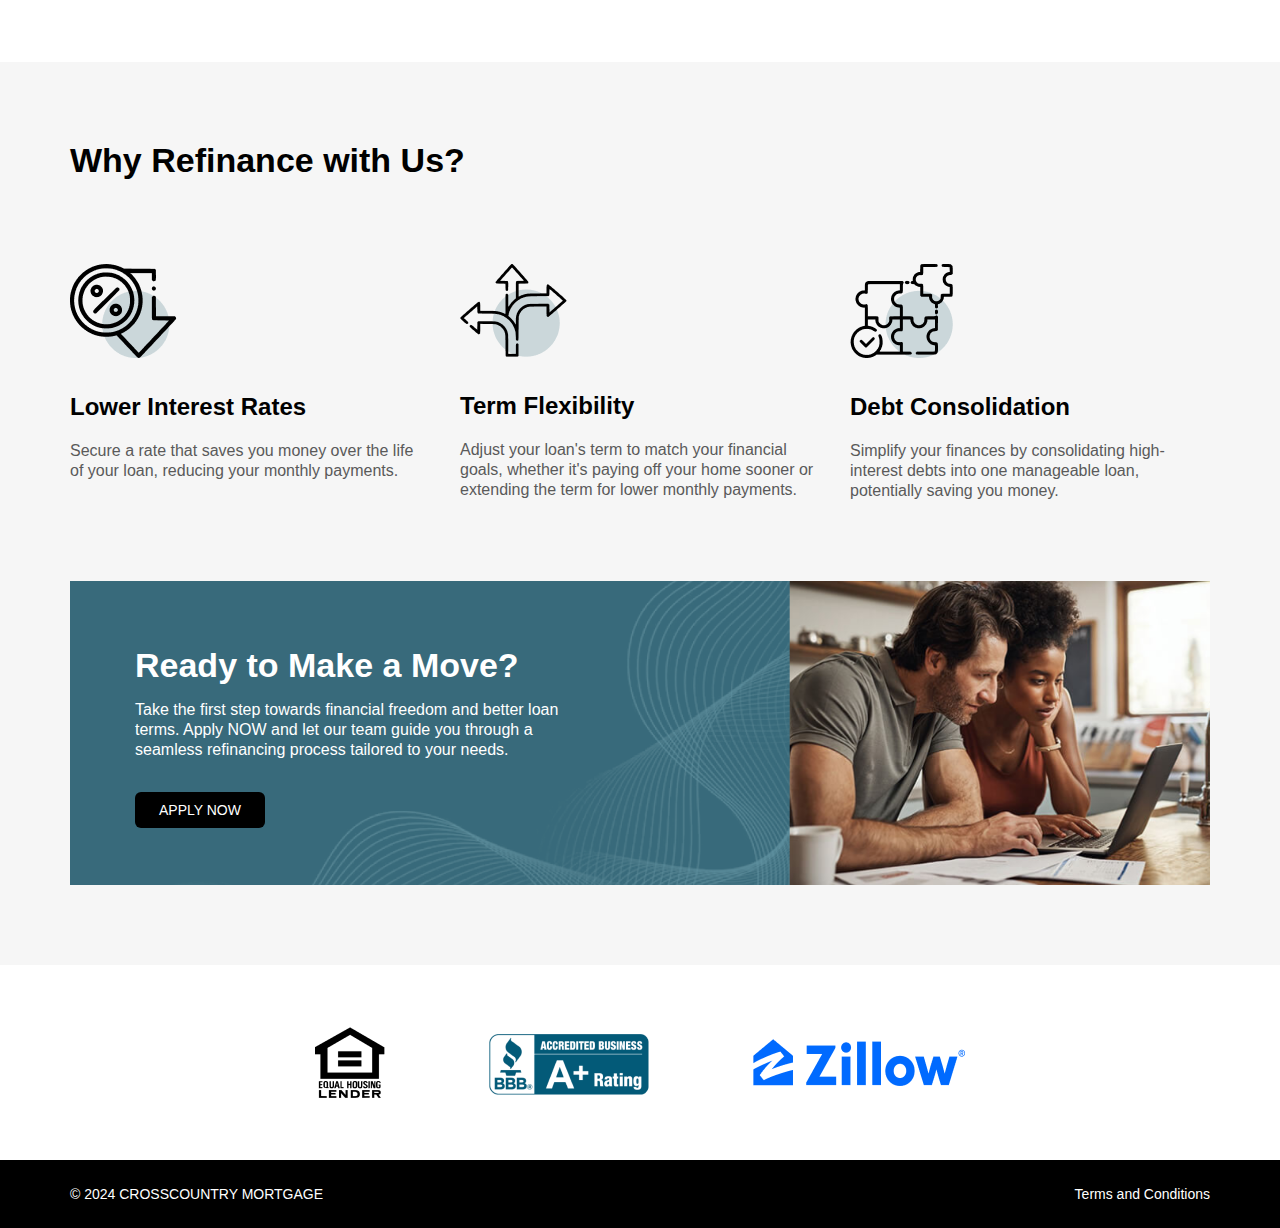
==== commit 357d9996: "footer" ====
--- a/indexOne.html
+++ b/indexOne.html
@@ -366,6 +366,19 @@
   </section>
 
   <!-- 5th Section -->
+  <footer class="footer-main">
+    <div class="container">
+      <div class="row">
+        <div class="col-md-12">
+          <div class="footer-wrap">
+            <p>© 2024 CROSSCOUNTRY MORTGAGE</p>
+            <p>Terms and Conditions</p>
+
+          </div>
+        </div>
+      </div>
+    </div>
+  </footer>
 </body>
 
 </html>--- a/indexOne.css
+++ b/indexOne.css
@@ -354,3 +354,22 @@
   align-items: center;
   gap: 100px;
 }
+
+.footer-main {
+  padding: 25px 0;
+  background-color: #000;
+}
+
+.footer-wrap {
+  display: flex;
+  justify-content: space-between;
+  align-items: center;
+}
+
+.footer-wrap p {
+  font-size: 14px;
+  font-weight: 400;
+  color: #fff;
+  line-height: 18px;
+  margin: 0;
+}
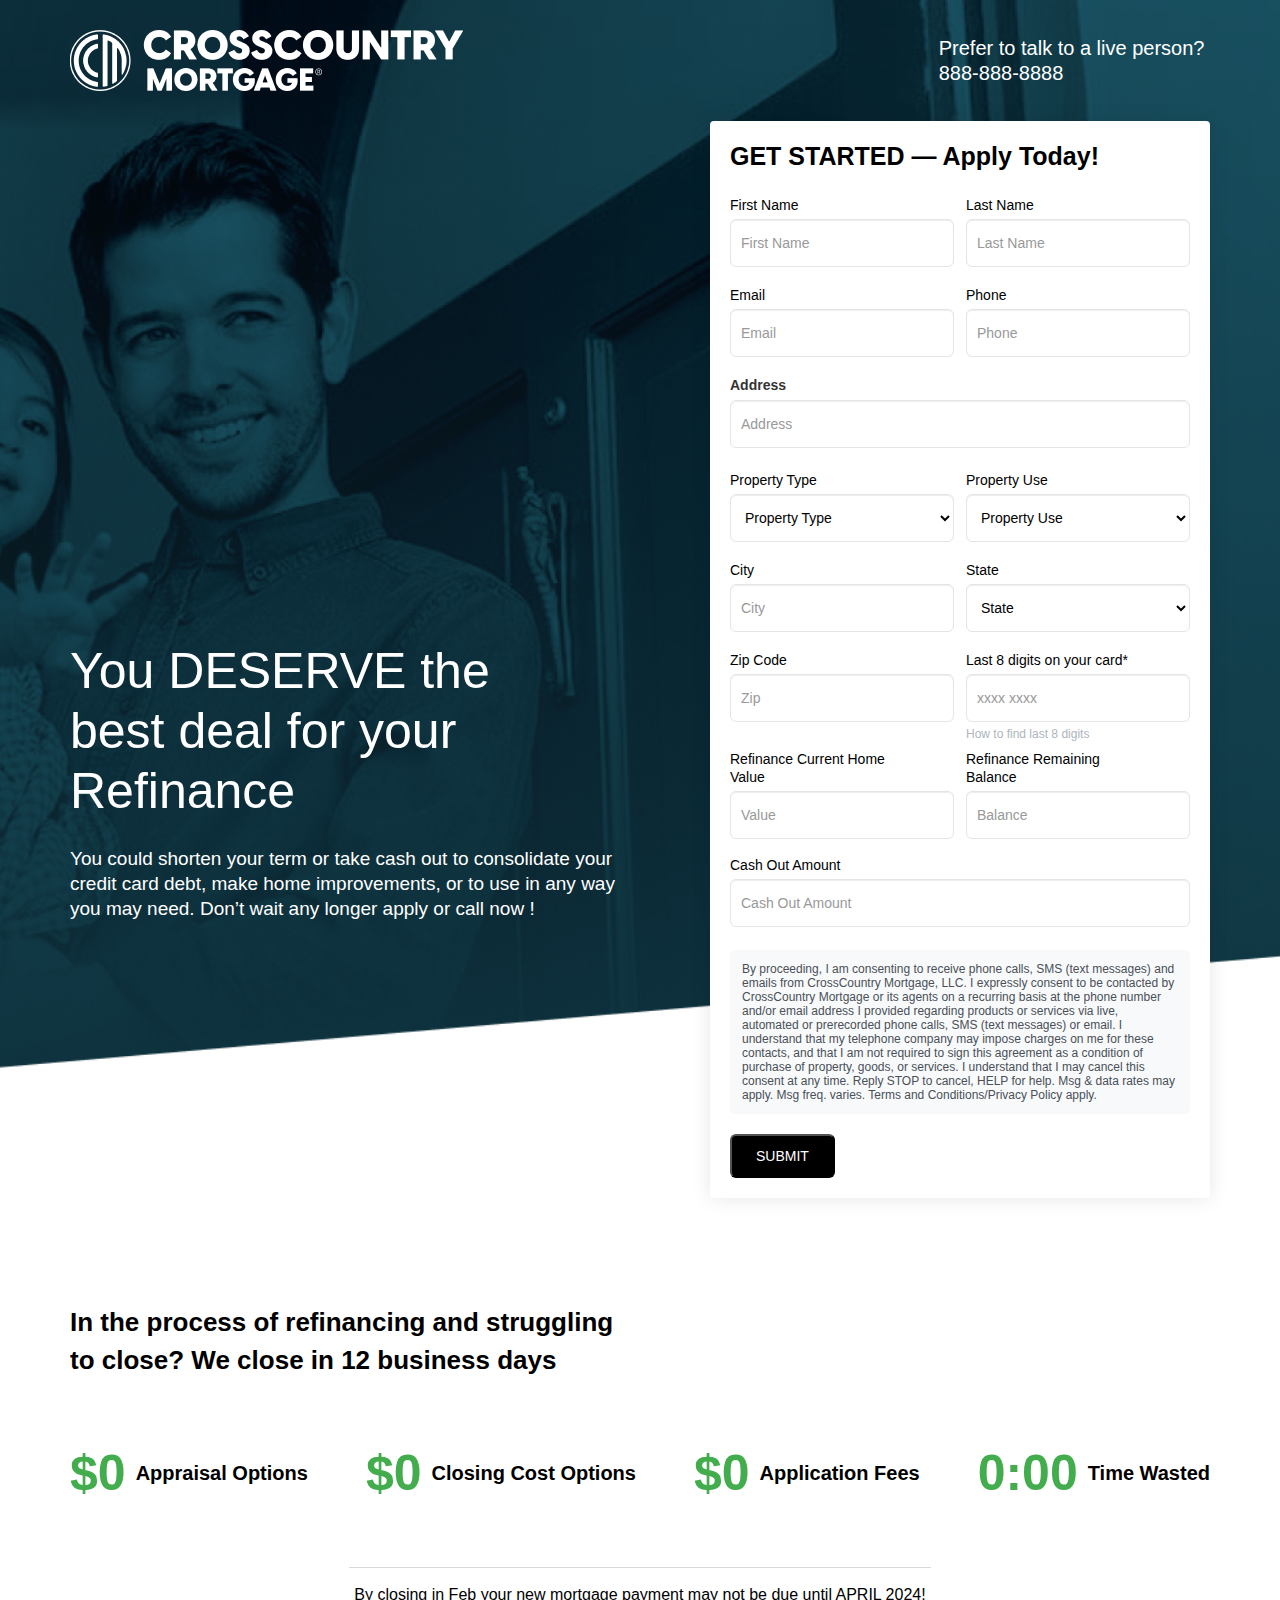
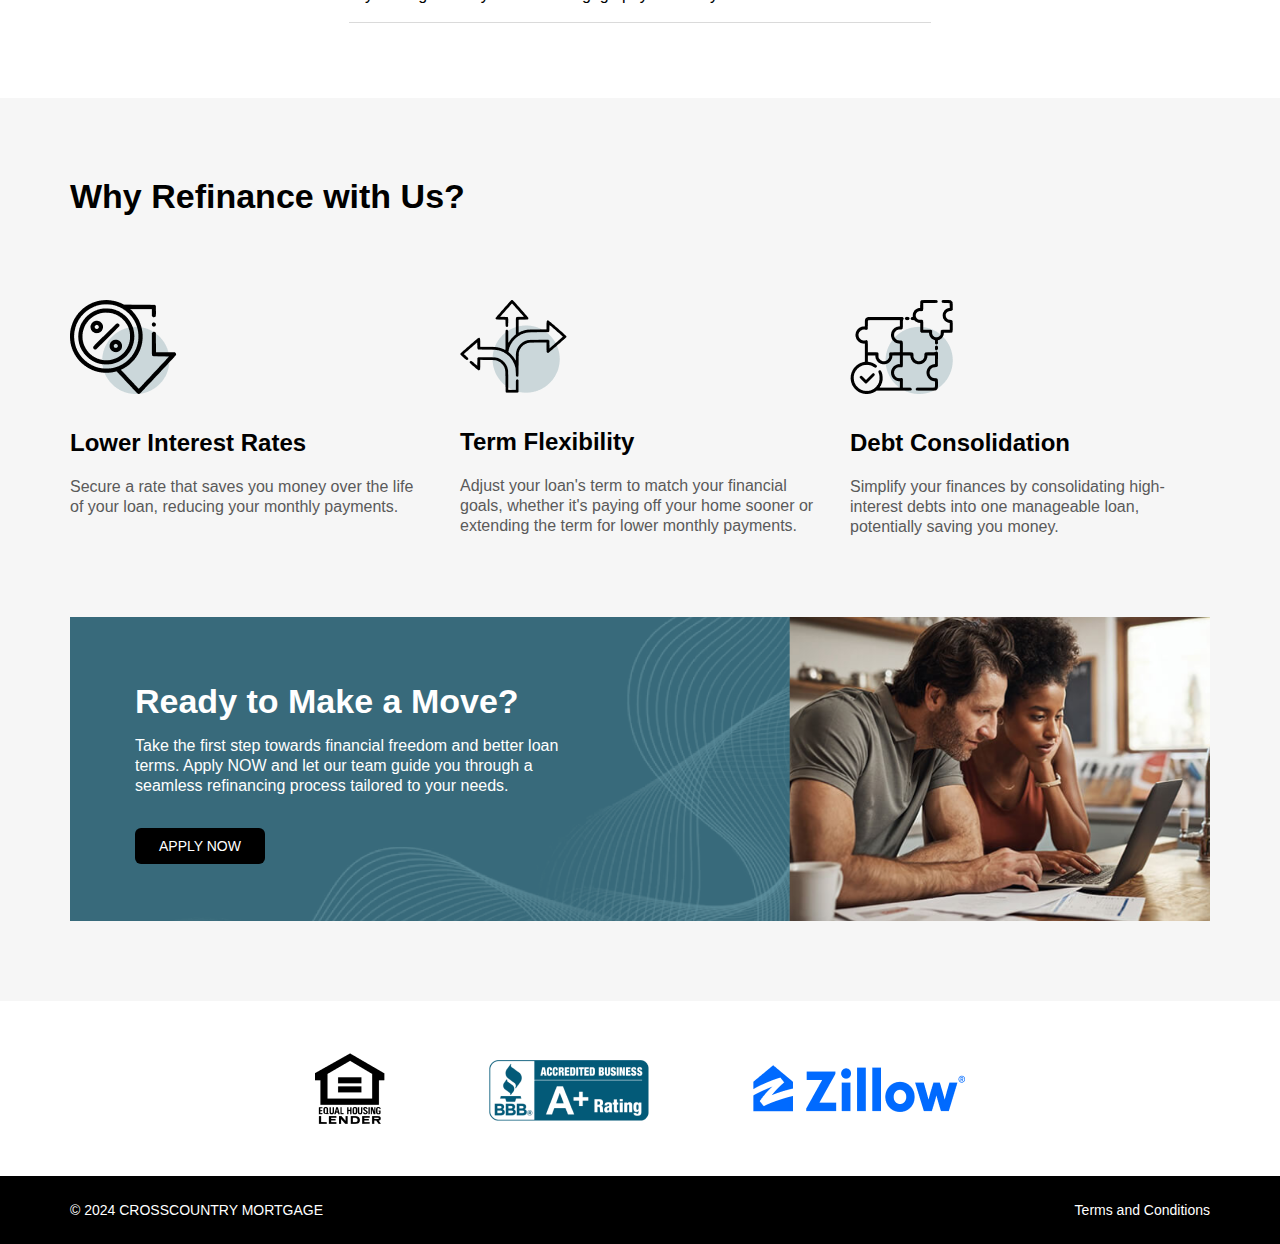
==== commit 71bb28cb: "removed some validations" ====
--- a/indexOne.html
+++ b/indexOne.html
@@ -99,10 +99,10 @@
                             <option value="Single Family">
                               Single Family
                             </option>
-                            <option value="Condo">Condo</option>
-                            <option value="Townhouse">Townhouse</option>
-                            <option value="Multi Family">Multi Family</option>
-                            <option value="Mobile Home">Mobile Home</option>
+                            <option value="Town Home">Town Home</option>
+                            <option value="Condominium">Condominium</option>
+                            <option value="MultiFamily">Multi Family</option>
+                            <option value="Manufactured">Manufactured</option>
                           </select>
                           <span id="propertyTypeError" class="text-danger"></span>
                         </div>
@@ -113,14 +113,14 @@
                             <option value="" class="val-disabled">
                               Property Use
                             </option>
-                            <option value="Primary Residence">
-                              Primary Residence
-                            </option>
-                            <option value="Secondary Residence">
-                              Secondary Residence
-                            </option>
-                            <option value="Investment Property">
-                              Investment Property
+                            <option value="PrimaryHome">
+                              Primary Home
+                            </option>
+                            <option value="SecondaryHome">
+                              Secondary Home
+                            </option>
+                            <option value="RentalHome">
+                              Rental Home
                             </option>
                           </select>
                           <span id="propertyUseError" class="text-danger"></span>
@@ -212,20 +212,21 @@
 
                       <div class="form-notes">
                         <p>
-                          By clicking Submit, you agree that the phone number
-                          you are providing may be used to contact you by
-                          Advantage Preferred Financial and up to 3 of its
-                          marketing partners (including autodialed and
-                          prerecorded calls or text/SMS messages). Msg. and
-                          data rates apply. Your consent to such contact is
-                          not required for purchase.
+                          By proceeding, I am consenting to receive phone calls, SMS (text messages) and emails from
+                          CrossCountry Mortgage, LLC. I
+                          expressly consent to be contacted by CrossCountry Mortgage or its agents on a recurring basis
+                          at the phone number and/or
+                          email address I provided regarding products or services via live, automated or prerecorded
+                          phone calls, SMS (text
+                          messages) or email. I understand that my telephone company may impose charges on me for these
+                          contacts, and that I am
+                          not required to sign this agreement as a condition of purchase of property, goods, or
+                          services. I understand that I may
+                          cancel this consent at any time. Reply STOP to cancel, HELP for help. Msg & data rates may
+                          apply. Msg freq. varies.
+                          Terms and Conditions/Privacy Policy apply.
                         </p>
-                        <br />
-
-                        <p>
-                          By proceeding, I am consenting to receive phone
-                          calls, SMS
-                        </p>
+
                       </div>
 
                       <!-- submit -->
--- a/indexOne.css
+++ b/indexOne.css
@@ -345,7 +345,7 @@
 }
 
 .branding {
-  margin: 50px 0;
+  margin: 40px 0;
 }
 
 .brand-wrap {
